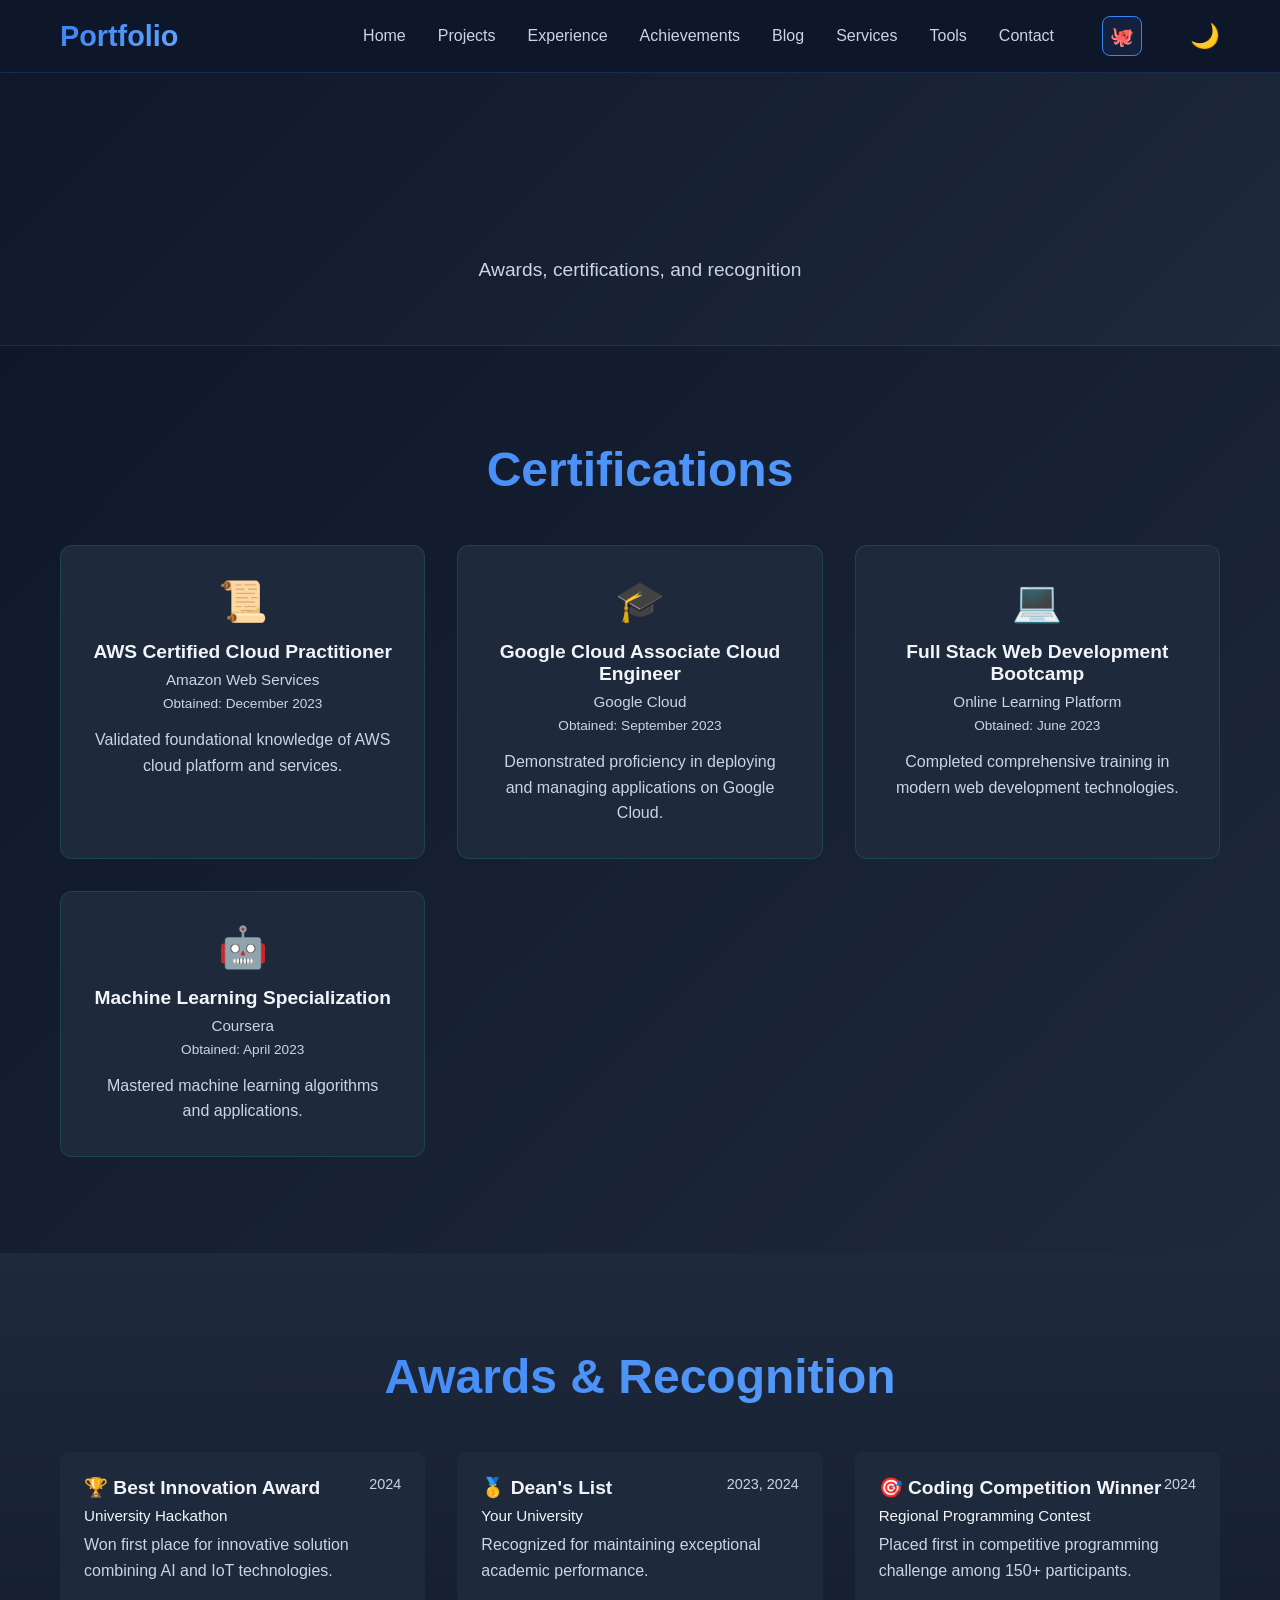
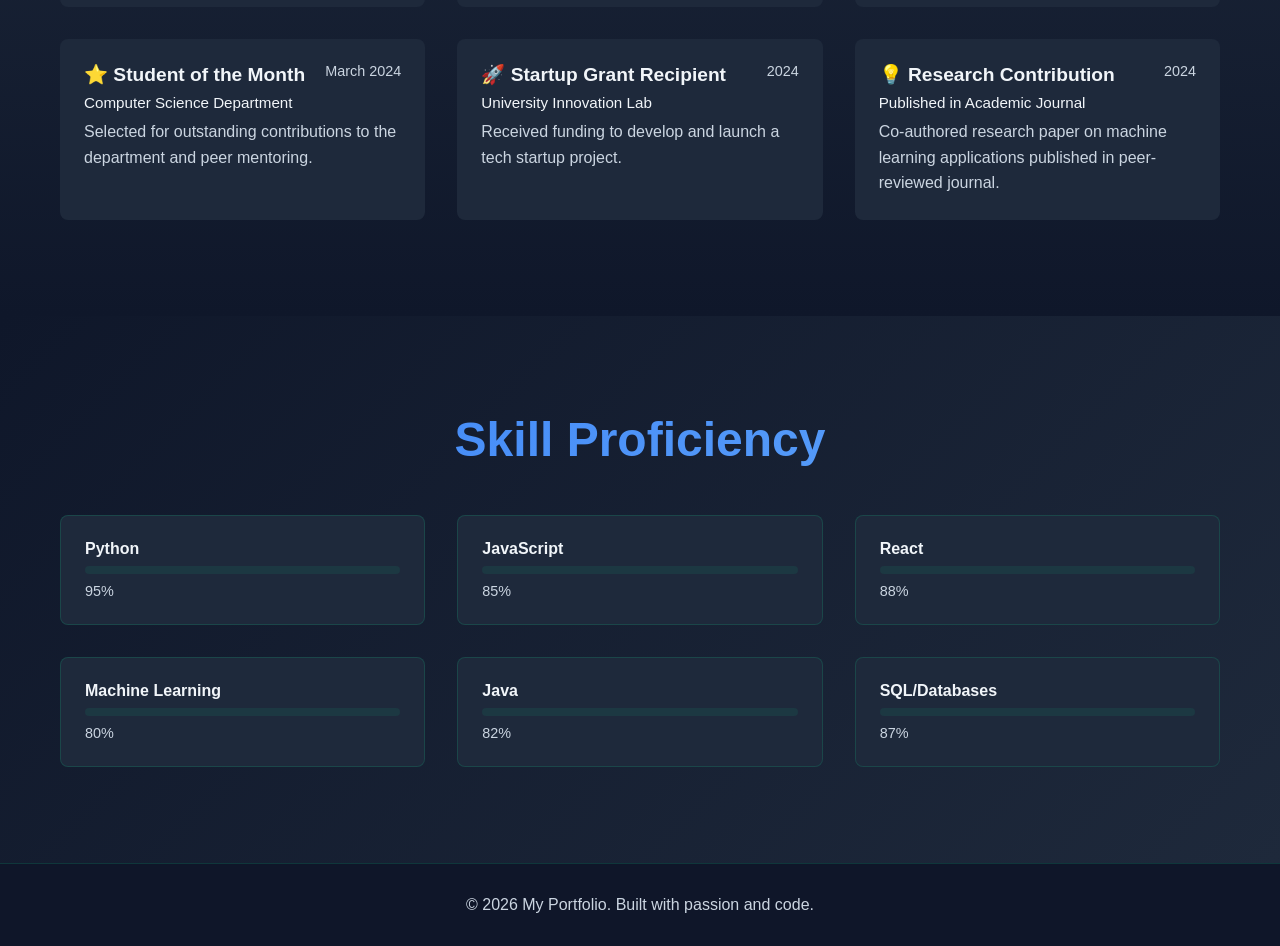
==== achievements.html @ fc65f267 "Uploaded portfolio chatbot website" ====
<!DOCTYPE html>
<html lang="en">
<head>
    <meta charset="UTF-8">
    <meta name="viewport" content="width=device-width, initial-scale=1.0">
    <title>Achievements - My Portfolio</title>
    <link rel="stylesheet" href="styles.css">
</head>
<body>
    <!-- Navigation -->
    <nav class="navbar">
        <div class="nav-container">
            <a href="index.html" class="logo">Portfolio</a>
            <ul class="nav-menu">
                <li><a href="index.html" class="nav-link">Home</a></li>
                <li><a href="projects.html" class="nav-link">Projects</a></li>
                <li><a href="experience.html" class="nav-link">Experience</a></li>
                <li><a href="achievements.html" class="nav-link">Achievements</a></li>
                <li><a href="blog.html" class="nav-link">Blog</a></li>
                <li><a href="services.html" class="nav-link">Services</a></li>
                <li><a href="tools.html" class="nav-link">Tools</a></li>
                <li><a href="contact.html" class="nav-link">Contact</a></li>
                <li><a href="https://github.com" target="_blank" class="github-link-nav" title="GitHub">🐙</a></li>
                <li><button class="theme-toggle" id="theme-toggle" title="Toggle Dark/Light Mode">🌙</button></li>
            </ul>
        </div>
    </nav>

    <!-- Page Header -->
    <section class="page-header">
        <div class="container">
            <h1 class="fade-in">My Achievements</h1>
            <p class="fade-in-delay">Awards, certifications, and recognition</p>
        </div>
    </section>

    <!-- Certifications Section -->
    <section class="certifications-section">
        <div class="container">
            <h2 class="section-title">Certifications</h2>
            <div class="certifications-grid">
                <div class="cert-card fade-up">
                    <div class="cert-icon">📜</div>
                    <h3>AWS Certified Cloud Practitioner</h3>
                    <p class="cert-issuer">Amazon Web Services</p>
                    <p class="cert-date">Obtained: December 2023</p>
                    <p class="cert-description">Validated foundational knowledge of AWS cloud platform and services.</p>
                </div>

                <div class="cert-card fade-up">
                    <div class="cert-icon">🎓</div>
                    <h3>Google Cloud Associate Cloud Engineer</h3>
                    <p class="cert-issuer">Google Cloud</p>
                    <p class="cert-date">Obtained: September 2023</p>
                    <p class="cert-description">Demonstrated proficiency in deploying and managing applications on Google Cloud.</p>
                </div>

                <div class="cert-card fade-up">
                    <div class="cert-icon">💻</div>
                    <h3>Full Stack Web Development Bootcamp</h3>
                    <p class="cert-issuer">Online Learning Platform</p>
                    <p class="cert-date">Obtained: June 2023</p>
                    <p class="cert-description">Completed comprehensive training in modern web development technologies.</p>
                </div>

                <div class="cert-card fade-up">
                    <div class="cert-icon">🤖</div>
                    <h3>Machine Learning Specialization</h3>
                    <p class="cert-issuer">Coursera</p>
                    <p class="cert-date">Obtained: April 2023</p>
                    <p class="cert-description">Mastered machine learning algorithms and applications.</p>
                </div>
            </div>
        </div>
    </section>

    <!-- Awards & Recognition -->
    <section class="awards-section">
        <div class="container">
            <h2 class="section-title">Awards & Recognition</h2>
            <div class="awards-list">
                <div class="award-item fade-up">
                    <div class="award-header">
                        <h3>🏆 Best Innovation Award</h3>
                        <span class="award-date">2024</span>
                    </div>
                    <p class="award-source">University Hackathon</p>
                    <p class="award-description">Won first place for innovative solution combining AI and IoT technologies.</p>
                </div>

                <div class="award-item fade-up">
                    <div class="award-header">
                        <h3>🥇 Dean's List</h3>
                        <span class="award-date">2023, 2024</span>
                    </div>
                    <p class="award-source">Your University</p>
                    <p class="award-description">Recognized for maintaining exceptional academic performance.</p>
                </div>

                <div class="award-item fade-up">
                    <div class="award-header">
                        <h3>🎯 Coding Competition Winner</h3>
                        <span class="award-date">2024</span>
                    </div>
                    <p class="award-source">Regional Programming Contest</p>
                    <p class="award-description">Placed first in competitive programming challenge among 150+ participants.</p>
                </div>

                <div class="award-item fade-up">
                    <div class="award-header">
                        <h3>⭐ Student of the Month</h3>
                        <span class="award-date">March 2024</span>
                    </div>
                    <p class="award-source">Computer Science Department</p>
                    <p class="award-description">Selected for outstanding contributions to the department and peer mentoring.</p>
                </div>

                <div class="award-item fade-up">
                    <div class="award-header">
                        <h3>🚀 Startup Grant Recipient</h3>
                        <span class="award-date">2024</span>
                    </div>
                    <p class="award-source">University Innovation Lab</p>
                    <p class="award-description">Received funding to develop and launch a tech startup project.</p>
                </div>

                <div class="award-item fade-up">
                    <div class="award-header">
                        <h3>💡 Research Contribution</h3>
                        <span class="award-date">2024</span>
                    </div>
                    <p class="award-source">Published in Academic Journal</p>
                    <p class="award-description">Co-authored research paper on machine learning applications published in peer-reviewed journal.</p>
                </div>
            </div>
        </div>
    </section>

    <!-- Skills Proficiency -->
    <section class="skills-proficiency-section">
        <div class="container">
            <h2 class="section-title">Skill Proficiency</h2>
            <div class="skills-proficiency-grid">
                <div class="skill-bar fade-up">
                    <div class="skill-name">Python</div>
                    <div class="skill-level-bar">
                        <div class="skill-level" style="width: 95%;"></div>
                    </div>
                    <span class="skill-percentage">95%</span>
                </div>

                <div class="skill-bar fade-up">
                    <div class="skill-name">JavaScript</div>
                    <div class="skill-level-bar">
                        <div class="skill-level" style="width: 85%;"></div>
                    </div>
                    <span class="skill-percentage">85%</span>
                </div>

                <div class="skill-bar fade-up">
                    <div class="skill-name">React</div>
                    <div class="skill-level-bar">
                        <div class="skill-level" style="width: 88%;"></div>
                    </div>
                    <span class="skill-percentage">88%</span>
                </div>

                <div class="skill-bar fade-up">
                    <div class="skill-name">Machine Learning</div>
                    <div class="skill-level-bar">
                        <div class="skill-level" style="width: 80%;"></div>
                    </div>
                    <span class="skill-percentage">80%</span>
                </div>

                <div class="skill-bar fade-up">
                    <div class="skill-name">Java</div>
                    <div class="skill-level-bar">
                        <div class="skill-level" style="width: 82%;"></div>
                    </div>
                    <span class="skill-percentage">82%</span>
                </div>

                <div class="skill-bar fade-up">
                    <div class="skill-name">SQL/Databases</div>
                    <div class="skill-level-bar">
                        <div class="skill-level" style="width: 87%;"></div>
                    </div>
                    <span class="skill-percentage">87%</span>
                </div>
            </div>
        </div>
    </section>

    <!-- Footer -->
    <footer class="footer">
        <p>&copy; 2026 My Portfolio. Built with passion and code.</p>
    </footer>

    <script src="script.js"></script>
</body>
</html>
---- styles.css ----
/* ============================================
   GLOBAL STYLES & VARIABLES
   ============================================ */

:root {
    --primary-blue: #3B82F6;
    --primary-blue-dark: #1E40AF;
    --primary-blue-light: #60A5FA;
    --primary-blue-lighter: #93C5FD;
    --dark-bg: #0f172a;
    --card-bg: #1e293b;
    --text-primary: #f1f5f9;
    --text-secondary: #cbd5e1;
    --accent-glow: rgba(59, 130, 246, 0.3);
    --transition: all 0.3s cubic-bezier(0.25, 0.46, 0.45, 0.94);
}

/* Light Mode Variables */
body.light-mode {
    --dark-bg: #f8fafc;
    --card-bg: #ffffff;
    --text-primary: #0f172a;
    --text-secondary: #475569;
    --accent-glow: rgba(59, 130, 246, 0.2);
}

* {
    margin: 0;
    padding: 0;
    box-sizing: border-box;
}

html {
    scroll-behavior: smooth;
}

body {
    font-family: 'Segoe UI', Tahoma, Geneva, Verdana, sans-serif;
    background-color: var(--dark-bg);
    color: var(--text-primary);
    overflow-x: hidden;
}

/* ============================================
   UTILITIES
   ============================================ */

.container {
    max-width: 1200px;
    margin: 0 auto;
    padding: 0 20px;
}

.section-title {
    font-size: 3rem;
    font-weight: 700;
    text-align: center;
    margin-bottom: 3rem;
    background: linear-gradient(135deg, var(--primary-blue) 0%, var(--primary-blue-light) 100%);
    -webkit-background-clip: text;
    -webkit-text-fill-color: transparent;
    background-clip: text;
}

.btn {
    display: inline-block;
    padding: 12px 32px;
    border-radius: 8px;
    text-decoration: none;
    font-weight: 600;
    transition: var(--transition);
    cursor: pointer;
    border: 2px solid transparent;
}

.btn-primary {
    background: linear-gradient(135deg, var(--primary-blue) 0%, var(--primary-blue-dark) 100%);
    color: white;
    box-shadow: 0 10px 25px rgba(59, 130, 246, 0.3);
}

.btn-primary:hover {
    transform: translateY(-3px);
    box-shadow: 0 15px 35px rgba(59, 130, 246, 0.5);
}

.btn-secondary {
    border: 2px solid var(--primary-blue);
    color: var(--primary-blue);
    background: transparent;
}

.btn-secondary:hover {
    background: var(--primary-blue);
    color: white;
    transform: translateY(-3px);
}

/* ============================================
   ANIMATIONS
   ============================================ */

@keyframes fadeIn {
    from {
        opacity: 0;
        transform: translateY(20px);
    }
    to {
        opacity: 1;
        transform: translateY(0);
    }
}

@keyframes fadeUp {
    from {
        opacity: 0;
        transform: translateY(40px);
    }
    to {
        opacity: 1;
        transform: translateY(0);
    }
}

@keyframes slideInRight {
    from {
        opacity: 0;
        transform: translateX(-40px);
    }
    to {
        opacity: 1;
        transform: translateX(0);
    }
}

@keyframes glowPulse {
    0%, 100% {
        box-shadow: 0 0 20px rgba(16, 185, 129, 0.3);
    }
    50% {
        box-shadow: 0 0 40px rgba(16, 185, 129, 0.6);
    }
}

@keyframes cardHover {
    from {
        transform: translateY(0);
    }
    to {
        transform: translateY(-10px);
    }
}

.fade-in {
    animation: fadeIn 1s ease-out forwards;
}

.fade-in-delay {
    animation: fadeIn 1s ease-out 0.3s forwards;
    opacity: 0;
}

.fade-in-delay-2 {
    animation: fadeIn 1s ease-out 0.6s forwards;
    opacity: 0;
}

.fade-up {
    animation: fadeUp 1s ease-out forwards;
}

/* ============================================
   NAVIGATION
   ============================================ */

.navbar {
    position: fixed;
    top: 0;
    width: 100%;
    z-index: 1000;
    background: rgba(15, 23, 42, 0.95);
    backdrop-filter: blur(10px);
    border-bottom: 1px solid rgba(59, 130, 246, 0.2);
    padding: 1rem 0;
}

body.light-mode .navbar {
    background: rgba(248, 250, 252, 0.95);
    border-bottom: 1px solid rgba(59, 130, 246, 0.1);
}

.nav-container {
    max-width: 1200px;
    margin: 0 auto;
    padding: 0 20px;
    display: flex;
    justify-content: space-between;
    align-items: center;
}

.logo {
    font-size: 1.8rem;
    font-weight: 700;
    background: linear-gradient(135deg, var(--primary-blue) 0%, var(--primary-blue-light) 100%);
    -webkit-background-clip: text;
    -webkit-text-fill-color: transparent;
    background-clip: text;
}

.nav-menu {
    display: flex;
    list-style: none;
    gap: 2rem;
    align-items: center;
}

.nav-link {
    color: var(--text-secondary);
    text-decoration: none;
    transition: var(--transition);
    font-weight: 500;
    position: relative;
}

.nav-link::after {
    content: '';
    position: absolute;
    bottom: -5px;
    left: 0;
    width: 0;
    height: 2px;
    background: var(--primary-blue);
    transition: var(--transition);
}

.nav-link:hover {
    color: var(--primary-blue);
}

.nav-link:hover::after {
    width: 100%;
}

/* Theme Toggle */
.theme-toggle {
    background: none;
    border: none;
    font-size: 1.5rem;
    cursor: pointer;
    transition: var(--transition);
    margin-left: 1rem;
}

.theme-toggle:hover {
    transform: rotate(20deg);
}

/* GitHub Link */
.github-link-nav {
    display: flex;
    align-items: center;
    justify-content: center;
    width: 40px;
    height: 40px;
    background: rgba(59, 130, 246, 0.1);
    border: 1px solid var(--primary-blue);
    border-radius: 8px;
    color: var(--primary-blue);
    text-decoration: none;
    transition: var(--transition);
    font-size: 1.2rem;
    margin-left: 1rem;
}

.github-link-nav:hover {
    background: var(--primary-blue);
    color: white;
    transform: translateY(-2px);
}

/* ============================================
   HERO SECTION
   ============================================ */

.hero {
    min-height: 100vh;
    display: flex;
    align-items: center;
    justify-content: center;
    position: relative;
    overflow: hidden;
    margin-top: 60px;
    background: linear-gradient(135deg, #0f172a 0%, #1e293b 100%);
}

.hero-background {
    position: absolute;
    width: 400px;
    height: 400px;
    background: radial-gradient(circle, var(--accent-glow) 0%, transparent 70%);
    top: 50%;
    right: 10%;
    transform: translate(0, -50%);
    animation: glowPulse 4s ease-in-out infinite;
}

.hero-content {
    position: relative;
    z-index: 10;
    text-align: center;
    max-width: 800px;
}

.hero h1 {
    font-size: 4rem;
    margin-bottom: 1rem;
    font-weight: 800;
}

.hero p {
    font-size: 1.5rem;
    color: var(--text-secondary);
    margin-bottom: 2rem;
}

.hero-buttons {
    display: flex;
    gap: 1.5rem;
    justify-content: center;
    flex-wrap: wrap;
}

/* ============================================
   ABOUT SECTION
   ============================================ */

.about {
    padding: 6rem 0;
    background: linear-gradient(180deg, #1e293b 0%, #0f172a 100%);
}

.about-content {
    display: grid;
    grid-template-columns: 1fr;
    gap: 3rem;
    align-items: center;
}

.about-text {
    font-size: 1.1rem;
    line-height: 1.8;
    color: var(--text-secondary);
}

.about-text p {
    margin-bottom: 2rem;
}

.skills {
    margin-top: 2rem;
}

.skills h3 {
    font-size: 1.3rem;
    margin-bottom: 1rem;
    color: var(--primary-green);
}

.skill-tags {
    display: flex;
    flex-wrap: wrap;
    gap: 1rem;
}

.skill-tag {
    display: inline-block;
    padding: 0.7rem 1.3rem;
    background: rgba(16, 185, 129, 0.1);
    border: 1px solid var(--primary-green);
    border-radius: 50px;
    color: var(--primary-green);
    font-weight: 600;
    transition: var(--transition);
}

.skill-tag:hover {
    background: var(--primary-green);
    color: white;
    transform: translateY(-3px);
}

/* ============================================
   PROJECTS SECTION
   ============================================ */

.projects {
    padding: 6rem 0;
    background: linear-gradient(135deg, #0f172a 0%, #1e293b 100%);
}

.projects-grid {
    display: grid;
    grid-template-columns: repeat(auto-fit, minmax(320px, 1fr));
    gap: 2rem;
}

.project-card {
    background: var(--card-bg);
    border-radius: 12px;
    overflow: hidden;
    border: 1px solid rgba(16, 185, 129, 0.2);
    transition: var(--transition);
    display: flex;
    flex-direction: column;
    animation: fadeUp 0.6s ease-out forwards;
    opacity: 0;
}

.project-card:nth-child(1) {
    animation-delay: 0.1s;
}

.project-card:nth-child(2) {
    animation-delay: 0.2s;
}

.project-card:nth-child(3) {
    animation-delay: 0.3s;
}

.project-card:hover {
    transform: translateY(-15px);
    border-color: var(--primary-green);
    box-shadow: 0 20px 40px rgba(16, 185, 129, 0.2);
}

.project-image {
    width: 100%;
    height: 200px;
    background-size: cover;
    background-position: center;
    transition: var(--transition);
}

.project-card:hover .project-image {
    transform: scale(1.05);
}

.project-content {
    padding: 1.5rem;
    flex-grow: 1;
    display: flex;
    flex-direction: column;
}

.project-content h3 {
    font-size: 1.5rem;
    margin-bottom: 0.5rem;
    color: var(--text-primary);
}

.project-content p {
    color: var(--text-secondary);
    margin-bottom: 1rem;
    flex-grow: 1;
}

.project-tags {
    display: flex;
    gap: 0.5rem;
    margin-bottom: 1.5rem;
    flex-wrap: wrap;
}

.tag {
    display: inline-block;
    padding: 0.4rem 0.8rem;
    background: rgba(16, 185, 129, 0.15);
    border-radius: 4px;
    font-size: 0.85rem;
    color: var(--primary-green-light);
    font-weight: 600;
}

.project-links {
    display: flex;
    gap: 1rem;
    margin-top: auto;
}

.project-link {
    flex: 1;
    padding: 0.75rem 1rem;
    text-align: center;
    border-radius: 6px;
    text-decoration: none;
    font-weight: 600;
    transition: var(--transition);
    border: 1px solid var(--primary-green);
    color: var(--primary-green);
}

.project-link:hover {
    background: var(--primary-green);
    color: white;
}

.project-link.github-link {
    border-color: var(--primary-green-light);
    color: var(--primary-green-light);
}

.project-link.github-link:hover {
    background: var(--primary-green-light);
    color: var(--dark-bg);
}

/* ============================================
   RESUME SECTION
   ============================================ */

.resume {
    padding: 6rem 0;
    background: linear-gradient(180deg, #1e293b 0%, #0f172a 100%);
}

.resume-container {
    max-width: 600px;
    margin: 0 auto;
}

.resume-placeholder {
    background: linear-gradient(135deg, rgba(16, 185, 129, 0.1) 0%, rgba(52, 211, 153, 0.05) 100%);
    border: 2px dashed var(--primary-green);
    border-radius: 12px;
    padding: 3rem;
    text-align: center;
    transition: var(--transition);
}

.resume-placeholder:hover {
    border-color: var(--primary-green-light);
    background: linear-gradient(135deg, rgba(16, 185, 129, 0.15) 0%, rgba(52, 211, 153, 0.1) 100%);
}

.resume-icon {
    font-size: 3rem;
    margin-bottom: 1rem;
}

.resume-placeholder h3 {
    font-size: 1.5rem;
    margin-bottom: 0.5rem;
    color: var(--primary-green);
}

.resume-placeholder p {
    color: var(--text-secondary);
    margin-bottom: 1.5rem;
}

.resume-upload {
    display: inline-block;
    cursor: pointer;
}

.resume-preview {
    margin-top: 2rem;
}

.resume-preview iframe {
    width: 100%;
    height: 600px;
    border-radius: 8px;
    border: 1px solid rgba(16, 185, 129, 0.2);
}

/* ============================================
   CONTACT SECTION
   ============================================ */

.contact {
    padding: 6rem 0;
    background: linear-gradient(135deg, #0f172a 0%, #1e293b 100%);
}

.contact-content {
    max-width: 1000px;
    margin: 0 auto;
}

.contact-links {
    display: grid;
    grid-template-columns: repeat(auto-fit, minmax(250px, 1fr));
    gap: 2rem;
}

.contact-card {
    background: var(--card-bg);
    border: 1px solid rgba(16, 185, 129, 0.2);
    border-radius: 12px;
    padding: 2rem;
    text-align: center;
    text-decoration: none;
    color: inherit;
    transition: var(--transition);
    display: flex;
    flex-direction: column;
    align-items: center;
}

.contact-card:hover {
    border-color: var(--primary-green);
    transform: translateY(-10px);
    box-shadow: 0 15px 35px rgba(16, 185, 129, 0.2);
}

.contact-icon {
    font-size: 2.5rem;
    margin-bottom: 1rem;
}

.contact-card h3 {
    font-size: 1.3rem;
    margin-bottom: 0.5rem;
    color: var(--primary-green);
}

.contact-card p {
    color: var(--text-secondary);
}

/* ============================================
   FOOTER
   ============================================ */

.footer {
    background: rgba(15, 23, 42, 0.95);
    border-top: 1px solid rgba(16, 185, 129, 0.2);
    padding: 2rem 0;
    text-align: center;
    color: var(--text-secondary);
}

/* ============================================
   RESPONSIVE DESIGN
   ============================================ */

@media (max-width: 768px) {
    .nav-menu {
        gap: 1rem;
        font-size: 0.9rem;
    }

    .hero h1 {
        font-size: 2.5rem;
    }

    .hero p {
        font-size: 1.2rem;
    }

    .section-title {
        font-size: 2rem;
    }

    .hero-buttons {
        flex-direction: column;
    }

    .btn {
        width: 100%;
    }

    .projects-grid {
        grid-template-columns: 1fr;
    }

    .contact-links {
        grid-template-columns: 1fr;
    }

    .skill-tags {
        justify-content: center;
    }
}

/* ============================================
   PAGE HEADER
   ============================================ */

.page-header {
    background: linear-gradient(135deg, #0f172a 0%, #1e293b 100%);
    padding: 8rem 0 4rem;
    text-align: center;
    border-bottom: 1px solid rgba(16, 185, 129, 0.2);
    margin-top: 60px;
}

.page-header h1 {
    font-size: 3rem;
    background: linear-gradient(135deg, var(--primary-green) 0%, var(--primary-green-light) 100%);
    -webkit-background-clip: text;
    -webkit-text-fill-color: transparent;
    background-clip: text;
    margin-bottom: 1rem;
}

.page-header p {
    font-size: 1.2rem;
    color: var(--text-secondary);
}

/* ============================================
   QUICK LINKS SECTION
   ============================================ */

.quick-links {
    padding: 6rem 0;
    background: linear-gradient(180deg, #0f172a 0%, #1e293b 100%);
}

.links-grid {
    display: grid;
    grid-template-columns: repeat(auto-fit, minmax(250px, 1fr));
    gap: 2rem;
}

.link-card {
    background: var(--card-bg);
    border: 1px solid rgba(16, 185, 129, 0.2);
    border-radius: 12px;
    padding: 2rem;
    text-align: center;
    text-decoration: none;
    color: inherit;
    transition: var(--transition);
    display: flex;
    flex-direction: column;
    align-items: center;
}

.link-card:hover {
    border-color: var(--primary-green);
    transform: translateY(-10px);
    box-shadow: 0 15px 35px rgba(16, 185, 129, 0.2);
}

.link-icon {
    font-size: 3rem;
    margin-bottom: 1rem;
}

.link-card h3 {
    font-size: 1.3rem;
    margin-bottom: 0.5rem;
    color: var(--primary-green);
}

.link-card p {
    color: var(--text-secondary);
}

/* ============================================
   PROJECTS DETAIL PAGE
   ============================================ */

.projects-detail {
    padding: 4rem 0;
    background: linear-gradient(135deg, #0f172a 0%, #1e293b 100%);
}

.project-details {
    display: flex;
    gap: 1rem;
    margin-bottom: 1rem;
    flex-wrap: wrap;
}

.detail-item {
    font-size: 0.9rem;
    color: var(--text-secondary);
}

/* ============================================
   EXPERIENCE TIMELINE
   ============================================ */

.experience-section {
    padding: 6rem 0;
    background: linear-gradient(135deg, #0f172a 0%, #1e293b 100%);
}

.timeline {
    position: relative;
    max-width: 800px;
    margin: 0 auto;
}

.timeline::before {
    content: '';
    position: absolute;
    left: 50%;
    transform: translateX(-50%);
    width: 2px;
    height: 100%;
    background: linear-gradient(to bottom, var(--primary-green), transparent);
}

.timeline-item {
    margin-bottom: 3rem;
    position: relative;
}

.timeline-marker {
    position: absolute;
    left: 50%;
    transform: translateX(-50%);
    width: 20px;
    height: 20px;
    background: var(--primary-green);
    border: 4px solid var(--dark-bg);
    border-radius: 50%;
    top: 0;
}

.timeline-content {
    background: var(--card-bg);
    padding: 2rem;
    border-radius: 8px;
    border: 1px solid rgba(16, 185, 129, 0.2);
    margin-left: 50%;
    padding-left: 3rem;
}

.timeline-content:nth-child(even) {
    margin-left: 0;
    margin-right: 50%;
    text-align: right;
    padding-left: 2rem;
    padding-right: 3rem;
}

.timeline-content h3 {
    font-size: 1.3rem;
    color: var(--primary-green);
    margin-bottom: 0.5rem;
}

.timeline-date {
    color: var(--text-secondary);
    font-size: 0.9rem;
    display: block;
    margin-bottom: 0.5rem;
}

.timeline-tags {
    display: flex;
    gap: 0.5rem;
    margin-top: 1rem;
    flex-wrap: wrap;
}

.timeline-content:nth-child(even) .timeline-tags {
    justify-content: flex-end;
}

/* ============================================
   EDUCATION SECTION
   ============================================ */

.education-section {
    padding: 4rem 0;
    background: linear-gradient(180deg, #1e293b 0%, #0f172a 100%);
}

.education-grid {
    display: grid;
    grid-template-columns: repeat(auto-fit, minmax(300px, 1fr));
    gap: 2rem;
}

.education-card {
    background: var(--card-bg);
    border: 1px solid rgba(16, 185, 129, 0.2);
    border-radius: 12px;
    padding: 2rem;
    transition: var(--transition);
}

.education-card:hover {
    border-color: var(--primary-green);
    box-shadow: 0 10px 30px rgba(16, 185, 129, 0.2);
}

.education-card h3 {
    font-size: 1.3rem;
    color: var(--primary-green);
    margin-bottom: 0.5rem;
}

.institution {
    color: var(--text-secondary);
    font-style: italic;
    margin-bottom: 0.5rem;
}

.details {
    color: var(--text-secondary);
    font-size: 0.95rem;
    margin: 0.5rem 0;
}

.description {
    color: var(--text-secondary);
    margin-top: 1rem;
    line-height: 1.6;
}

/* ============================================
   CERTIFICATIONS SECTION
   ============================================ */

.certifications-section {
    padding: 6rem 0;
    background: linear-gradient(135deg, #0f172a 0%, #1e293b 100%);
}

.certifications-grid {
    display: grid;
    grid-template-columns: repeat(auto-fit, minmax(280px, 1fr));
    gap: 2rem;
}

.cert-card {
    background: var(--card-bg);
    border: 1px solid rgba(16, 185, 129, 0.2);
    border-radius: 12px;
    padding: 2rem;
    text-align: center;
    transition: var(--transition);
}

.cert-card:hover {
    border-color: var(--primary-green);
    transform: translateY(-10px);
    box-shadow: 0 15px 35px rgba(16, 185, 129, 0.2);
}

.cert-icon {
    font-size: 2.5rem;
    margin-bottom: 1rem;
}

.cert-card h3 {
    font-size: 1.2rem;
    color: var(--primary-green);
    margin-bottom: 0.5rem;
}

.cert-issuer {
    color: var(--text-secondary);
    font-size: 0.95rem;
    margin-bottom: 0.5rem;
}

.cert-date {
    color: var(--text-secondary);
    font-size: 0.85rem;
    margin-bottom: 1rem;
    display: block;
}

.cert-description {
    color: var(--text-secondary);
    line-height: 1.6;
}

/* ============================================
   AWARDS SECTION
   ============================================ */

.awards-section {
    padding: 6rem 0;
    background: linear-gradient(180deg, #1e293b 0%, #0f172a 100%);
}

.awards-list {
    display: grid;
    grid-template-columns: repeat(auto-fit, minmax(300px, 1fr));
    gap: 2rem;
}

.award-item {
    background: var(--card-bg);
    border-left: 4px solid var(--primary-green);
    border-radius: 8px;
    padding: 1.5rem;
    transition: var(--transition);
}

.award-item:hover {
    border-left-color: var(--primary-green-light);
    box-shadow: 0 10px 30px rgba(16, 185, 129, 0.2);
}

.award-header {
    display: flex;
    justify-content: space-between;
    align-items: start;
    margin-bottom: 0.5rem;
}

.award-header h3 {
    font-size: 1.2rem;
    color: var(--primary-green);
}

.award-date {
    color: var(--text-secondary);
    font-size: 0.9rem;
    white-space: nowrap;
}

.award-source {
    color: var(--primary-green-light);
    font-size: 0.95rem;
    margin-bottom: 0.5rem;
}

.award-description {
    color: var(--text-secondary);
    line-height: 1.6;
}

/* ============================================
   SKILL PROFICIENCY SECTION
   ============================================ */

.skills-proficiency-section {
    padding: 6rem 0;
    background: linear-gradient(135deg, #0f172a 0%, #1e293b 100%);
}

.skills-proficiency-grid {
    display: grid;
    grid-template-columns: repeat(auto-fit, minmax(300px, 1fr));
    gap: 2rem;
}

.skill-bar {
    background: var(--card-bg);
    padding: 1.5rem;
    border-radius: 8px;
    border: 1px solid rgba(16, 185, 129, 0.2);
}

.skill-name {
    font-weight: 600;
    color: var(--primary-green);
    margin-bottom: 0.5rem;
}

.skill-level-bar {
    width: 100%;
    height: 8px;
    background: rgba(16, 185, 129, 0.1);
    border-radius: 4px;
    overflow: hidden;
    margin-bottom: 0.5rem;
}

.skill-level {
    height: 100%;
    background: linear-gradient(90deg, var(--primary-green) 0%, var(--primary-green-light) 100%);
    border-radius: 4px;
}

.skill-percentage {
    font-size: 0.9rem;
    color: var(--text-secondary);
}

/* ============================================
   BLOG SECTION
   ============================================ */

.blog-section {
    padding: 6rem 0;
    background: linear-gradient(135deg, #0f172a 0%, #1e293b 100%);
}

.blog-grid {
    display: grid;
    grid-template-columns: repeat(auto-fit, minmax(320px, 1fr));
    gap: 2rem;
}

.blog-post {
    background: var(--card-bg);
    border-radius: 12px;
    overflow: hidden;
    border: 1px solid rgba(16, 185, 129, 0.2);
    transition: var(--transition);
    display: flex;
    flex-direction: column;
}

.blog-post:hover {
    transform: translateY(-10px);
    border-color: var(--primary-green);
    box-shadow: 0 15px 35px rgba(16, 185, 129, 0.2);
}

.blog-header {
    width: 100%;
    height: 150px;
    background-size: cover;
    background-position: center;
}

.blog-content {
    padding: 1.5rem;
    flex-grow: 1;
    display: flex;
    flex-direction: column;
}

.blog-content h3 {
    font-size: 1.3rem;
    color: var(--text-primary);
    margin-bottom: 0.5rem;
}

.blog-meta {
    display: flex;
    gap: 1rem;
    font-size: 0.85rem;
    color: var(--text-secondary);
    margin-bottom: 1rem;
}

.blog-date,
.blog-author {
    display: block;
}

.blog-content p {
    color: var(--text-secondary);
    margin-bottom: 1rem;
    flex-grow: 1;
}

.blog-tags {
    display: flex;
    gap: 0.5rem;
    margin-bottom: 1rem;
    flex-wrap: wrap;
}

.read-more {
    color: var(--primary-green);
    text-decoration: none;
    font-weight: 600;
    transition: var(--transition);
    display: inline-block;
}

.read-more:hover {
    color: var(--primary-green-light);
}

/* ============================================
   SERVICES SECTION
   ============================================ */

.services-section {
    padding: 6rem 0;
    background: linear-gradient(135deg, #0f172a 0%, #1e293b 100%);
}

.services-grid {
    display: grid;
    grid-template-columns: repeat(auto-fit, minmax(320px, 1fr));
    gap: 2rem;
}

.service-card {
    background: var(--card-bg);
    border: 1px solid rgba(16, 185, 129, 0.2);
    border-radius: 12px;
    padding: 2rem;
    text-align: center;
    transition: var(--transition);
    display: flex;
    flex-direction: column;
}

.service-card:hover {
    border-color: var(--primary-green);
    transform: translateY(-10px);
    box-shadow: 0 20px 40px rgba(16, 185, 129, 0.2);
}

.service-icon {
    font-size: 3rem;
    margin-bottom: 1rem;
}

.service-card h3 {
    font-size: 1.3rem;
    color: var(--primary-green);
    margin-bottom: 0.5rem;
}

.service-card p {
    color: var(--text-secondary);
    margin-bottom: 1.5rem;
}

.service-features {
    list-style: none;
    text-align: left;
    margin-bottom: 1.5rem;
    flex-grow: 1;
}

.service-features li {
    color: var(--text-secondary);
    margin-bottom: 0.5rem;
    padding-left: 1.5rem;
    position: relative;
}

.service-features li::before {
    content: '';
    position: absolute;
    left: 0;
    top: 0.3rem;
}

.service-price {
    display: inline-block;
    background: rgba(16, 185, 129, 0.1);
    color: var(--primary-green);
    padding: 0.5rem 1rem;
    border-radius: 4px;
    font-weight: 600;
    font-size: 0.95rem;
}

/* ============================================
   PROCESS SECTION
   ============================================ */

.process-section {
    padding: 6rem 0;
    background: linear-gradient(180deg, #1e293b 0%, #0f172a 100%);
}

.process-steps {
    display: grid;
    grid-template-columns: repeat(auto-fit, minmax(200px, 1fr));
    gap: 2rem;
    max-width: 1000px;
    margin: 0 auto;
}

.process-step {
    background: var(--card-bg);
    border: 1px solid rgba(16, 185, 129, 0.2);
    border-radius: 12px;
    padding: 2rem;
    text-align: center;
    transition: var(--transition);
    position: relative;
}

.process-step:hover {
    border-color: var(--primary-green);
    box-shadow: 0 10px 30px rgba(16, 185, 129, 0.2);
}

.step-number {
    display: inline-flex;
    align-items: center;
    justify-content: center;
    width: 50px;
    height: 50px;
    background: linear-gradient(135deg, var(--primary-green) 0%, var(--primary-green-dark) 100%);
    border-radius: 50%;
    font-size: 1.5rem;
    font-weight: 700;
    color: white;
    margin-bottom: 1rem;
}

.process-step h3 {
    font-size: 1.2rem;
    color: var(--primary-green);
    margin-bottom: 0.5rem;
}

.process-step p {
    color: var(--text-secondary);
}

/* ============================================
   CTA SECTION
   ============================================ */

.cta-section {
    padding: 4rem;
    background: linear-gradient(135deg, var(--primary-green) 0%, var(--primary-green-dark) 100%);
    text-align: center;
    border-radius: 12px;
    margin: 4rem 0;
}

.cta-section h2 {
    font-size: 2.5rem;
    color: white;
    margin-bottom: 1rem;
}

.cta-section p {
    font-size: 1.2rem;
    color: rgba(255, 255, 255, 0.9);
    margin-bottom: 2rem;
}

.cta-section .btn {
    background: white;
    color: var(--primary-green);
}

.cta-section .btn:hover {
    background: rgba(255, 255, 255, 0.9);
}

/* ============================================
   TOOLS SECTION
   ============================================ */

.tools-section {
    padding: 6rem 0;
    background: linear-gradient(135deg, #0f172a 0%, #1e293b 100%);
}

.tools-section:nth-child(even) {
    background: linear-gradient(135deg, #1e293b 0%, #0f172a 100%);
}

.tools-grid {
    display: grid;
    grid-template-columns: repeat(auto-fit, minmax(280px, 1fr));
    gap: 2rem;
}

.tool-card {
    background: var(--card-bg);
    border: 1px solid rgba(16, 185, 129, 0.2);
    border-radius: 12px;
    padding: 2rem;
    text-align: center;
    transition: var(--transition);
}

.tool-card:hover {
    border-color: var(--primary-green);
    transform: translateY(-10px);
    box-shadow: 0 15px 35px rgba(16, 185, 129, 0.2);
}

.tool-icon {
    font-size: 2.5rem;
    margin-bottom: 1rem;
}

.tool-card h3 {
    font-size: 1.2rem;
    color: var(--primary-green);
    margin-bottom: 0.5rem;
}

.tool-card p {
    color: var(--text-secondary);
    margin-bottom: 1rem;
}

.proficiency-badge {
    display: inline-block;
    background: rgba(16, 185, 129, 0.1);
    color: var(--primary-green);
    padding: 0.4rem 0.8rem;
    border-radius: 50px;
    font-size: 0.85rem;
    font-weight: 600;
}

/* ============================================
   CONTACT SECTION
   ============================================ */

.contact-section {
    padding: 6rem 0;
    background: linear-gradient(135deg, #0f172a 0%, #1e293b 100%);
}

.contact-wrapper {
    display: grid;
    grid-template-columns: 1fr 1fr;
    gap: 4rem;
    max-width: 1200px;
    margin: 0 auto;
}

.contact-form-wrapper h2,
.contact-info-wrapper h2 {
    font-size: 1.8rem;
    color: var(--primary-green);
    margin-bottom: 2rem;
}

.contact-form {
    display: flex;
    flex-direction: column;
    gap: 1.5rem;
}

.form-group {
    display: flex;
    flex-direction: column;
}

.form-group label {
    color: var(--text-primary);
    font-weight: 600;
    margin-bottom: 0.5rem;
}

.form-group input,
.form-group textarea,
.form-group select {
    padding: 0.75rem;
    border: 1px solid rgba(16, 185, 129, 0.3);
    border-radius: 6px;
    background: rgba(16, 185, 129, 0.05);
    color: var(--text-primary);
    font-family: inherit;
    transition: var(--transition);
}

.form-group input:focus,
.form-group textarea:focus,
.form-group select:focus {
    outline: none;
    border-color: var(--primary-green);
    background: rgba(16, 185, 129, 0.1);
}

.form-status {
    padding: 1rem;
    border-radius: 6px;
    text-align: center;
    display: none;
}

.form-status.success {
    background: rgba(16, 185, 129, 0.1);
    color: var(--primary-green);
    display: block;
}

.form-status.error {
    background: rgba(239, 68, 68, 0.1);
    color: #ef4444;
    display: block;
}

.contact-info-item {
    background: var(--card-bg);
    border: 1px solid rgba(16, 185, 129, 0.2);
    border-radius: 8px;
    padding: 1.5rem;
    margin-bottom: 1.5rem;
    display: flex;
    gap: 1rem;
    transition: var(--transition);
}

.contact-info-item:hover {
    border-color: var(--primary-green);
    box-shadow: 0 8px 20px rgba(16, 185, 129, 0.15);
}

.info-icon {
    font-size: 2rem;
}

.info-content h3 {
    color: var(--primary-green);
    margin-bottom: 0.5rem;
}

.info-content a,
.info-content p {
    color: var(--text-secondary);
    text-decoration: none;
}

.info-content a:hover {
    color: var(--primary-green);
}

.social-links {
    margin-top: 2rem;
}

.social-links h3 {
    color: var(--primary-green);
    margin-bottom: 1rem;
}

.social-icons {
    display: flex;
    gap: 1rem;
    flex-wrap: wrap;
}

.social-link {
    width: 50px;
    height: 50px;
    display: flex;
    align-items: center;
    justify-content: center;
    background: var(--card-bg);
    border: 1px solid rgba(16, 185, 129, 0.2);
    border-radius: 8px;
    font-size: 1.5rem;
    transition: var(--transition);
    text-decoration: none;
}

.social-link:hover {
    background: var(--primary-green);
    border-color: var(--primary-green);
    transform: translateY(-3px);
}

/* ============================================
   RESUME SECTION
   ============================================ */

.resume-section {
    padding: 6rem 0;
    background: linear-gradient(180deg, #1e293b 0%, #0f172a 100%);
}

.resume-container {
    max-width: 600px;
    margin: 0 auto;
}

.resume-placeholder {
    background: linear-gradient(135deg, rgba(16, 185, 129, 0.1) 0%, rgba(52, 211, 153, 0.05) 100%);
    border: 2px dashed var(--primary-green);
    border-radius: 12px;
    padding: 3rem;
    text-align: center;
    transition: var(--transition);
}

.resume-placeholder:hover {
    border-color: var(--primary-green-light);
    background: linear-gradient(135deg, rgba(16, 185, 129, 0.15) 0%, rgba(52, 211, 153, 0.1) 100%);
}

.resume-icon {
    font-size: 3rem;
    margin-bottom: 1rem;
}

.resume-placeholder h3 {
    font-size: 1.5rem;
    margin-bottom: 0.5rem;
    color: var(--primary-green);
}

.resume-placeholder p {
    color: var(--text-secondary);
    margin-bottom: 1.5rem;
}

.resume-preview {
    margin-top: 2rem;
}

.resume-preview iframe {
    width: 100%;
    height: 600px;
    border-radius: 8px;
    border: 1px solid rgba(16, 185, 129, 0.2);
}

/* ============================================
   FAQ SECTION
   ============================================ */

.faq-section {
    padding: 6rem 0;
    background: linear-gradient(135deg, #0f172a 0%, #1e293b 100%);
}

.faq-grid {
    display: grid;
    grid-template-columns: repeat(auto-fit, minmax(300px, 1fr));
    gap: 2rem;
}

.faq-item {
    background: var(--card-bg);
    border: 1px solid rgba(16, 185, 129, 0.2);
    border-radius: 8px;
    padding: 2rem;
    transition: var(--transition);
}

.faq-item:hover {
    border-color: var(--primary-green);
    box-shadow: 0 10px 30px rgba(16, 185, 129, 0.2);
}

.faq-item h3 {
    color: var(--primary-green);
    margin-bottom: 1rem;
}

.faq-item p {
    color: var(--text-secondary);
    line-height: 1.6;
}

/* ============================================
   TESTIMONIALS SECTION
   ============================================ */

.testimonials-section {
    padding: 6rem 0;
    background: linear-gradient(135deg, #0f172a 0%, #1e293b 100%);
}

.testimonials-grid {
    display: grid;
    grid-template-columns: repeat(auto-fit, minmax(320px, 1fr));
    gap: 2rem;
}

.testimonial-card {
    background: var(--card-bg);
    border: 1px solid rgba(16, 185, 129, 0.2);
    border-radius: 12px;
    padding: 2rem;
    transition: var(--transition);
}

.testimonial-card:hover {
    border-color: var(--primary-green);
    transform: translateY(-10px);
    box-shadow: 0 15px 35px rgba(16, 185, 129, 0.2);
}

.testimonial-header {
    display: flex;
    gap: 1rem;
    margin-bottom: 1.5rem;
}

.testimonial-avatar {
    font-size: 2.5rem;
    min-width: 60px;
}

.testimonial-info h3 {
    color: var(--primary-green);
    margin-bottom: 0.25rem;
}

.testimonial-position {
    color: var(--text-secondary);
    font-size: 0.9rem;
    margin-bottom: 0.5rem;
}

.testimonial-rating {
    font-size: 0.9rem;
}

.testimonial-text {
    color: var(--text-secondary);
    line-height: 1.6;
    font-style: italic;
}

/* ============================================
   STATS SECTION
   ============================================ */

.stats-section {
    padding: 6rem 0;
    background: linear-gradient(180deg, #1e293b 0%, #0f172a 100%);
}

.stats-grid {
    display: grid;
    grid-template-columns: repeat(auto-fit, minmax(200px, 1fr));
    gap: 2rem;
}

.stat-card {
    background: var(--card-bg);
    border: 1px solid rgba(16, 185, 129, 0.2);
    border-radius: 12px;
    padding: 2rem;
    text-align: center;
    transition: var(--transition);
}

.stat-card:hover {
    border-color: var(--primary-green);
    box-shadow: 0 10px 30px rgba(16, 185, 129, 0.2);
}

.stat-number {
    font-size: 2.5rem;
    font-weight: 700;
    background: linear-gradient(135deg, var(--primary-green) 0%, var(--primary-green-light) 100%);
    -webkit-background-clip: text;
    -webkit-text-fill-color: transparent;
    background-clip: text;
    margin-bottom: 0.5rem;
}

.stat-card p {
    color: var(--text-secondary);
    font-size: 1.1rem;
}

/* ============================================
   COLLABORATORS SECTION
   ============================================ */

.collaborators-section {
    padding: 6rem 0;
    background: linear-gradient(135deg, #0f172a 0%, #1e293b 100%);
}

.collaborators-grid {
    display: grid;
    grid-template-columns: repeat(auto-fit, minmax(300px, 1fr));
    gap: 2rem;
}

.collaborator-card {
    background: var(--card-bg);
    border: 1px solid rgba(16, 185, 129, 0.2);
    border-radius: 12px;
    padding: 2rem;
    text-align: center;
    transition: var(--transition);
    display: flex;
    flex-direction: column;
}

.collaborator-card:hover {
    border-color: var(--primary-green);
    transform: translateY(-10px);
    box-shadow: 0 15px 35px rgba(16, 185, 129, 0.2);
}

.collaborator-image {
    font-size: 3rem;
    margin-bottom: 1rem;
}

.collaborator-card h3 {
    color: var(--primary-green);
    font-size: 1.3rem;
    margin-bottom: 0.5rem;
}

.role {
    color: var(--primary-green-light);
    font-weight: 600;
    margin-bottom: 1rem;
}

.bio {
    color: var(--text-secondary);
    margin-bottom: 1.5rem;
    flex-grow: 1;
}

.collaboration-projects {
    background: rgba(16, 185, 129, 0.1);
    padding: 1rem;
    border-radius: 6px;
    color: var(--text-secondary);
    font-size: 0.95rem;
    margin-bottom: 1.5rem;
}

.collaborator-links {
    display: flex;
    gap: 1rem;
    justify-content: center;
}

.collab-link {
    flex: 1;
    padding: 0.75rem;
    border: 1px solid var(--primary-green);
    border-radius: 6px;
    color: var(--primary-green);
    text-decoration: none;
    transition: var(--transition);
    font-weight: 600;
}

.collab-link:hover {
    background: var(--primary-green);
    color: white;
}

/* ============================================
   GROUP PROJECTS SECTION
   ============================================ */

.group-projects-section {
    padding: 6rem 0;
    background: linear-gradient(180deg, #1e293b 0%, #0f172a 100%);
}

.group-projects-grid {
    display: grid;
    grid-template-columns: repeat(auto-fit, minmax(350px, 1fr));
    gap: 2rem;
}

.group-project-card {
    background: var(--card-bg);
    border: 1px solid rgba(16, 185, 129, 0.2);
    border-radius: 12px;
    padding: 2rem;
    transition: var(--transition);
}

.group-project-card:hover {
    border-color: var(--primary-green);
    box-shadow: 0 15px 35px rgba(16, 185, 129, 0.2);
}

.group-project-card h3 {
    color: var(--primary-green);
    font-size: 1.3rem;
    margin-bottom: 0.5rem;
}

.project-year {
    color: var(--text-secondary);
    font-size: 0.9rem;
    margin-bottom: 1rem;
}

.group-project-card p {
    color: var(--text-secondary);
    line-height: 1.6;
    margin-bottom: 1rem;
}

.team-members {
    background: rgba(16, 185, 129, 0.1);
    padding: 1rem;
    border-radius: 6px;
    color: var(--text-secondary);
    font-size: 0.95rem;
    margin-bottom: 1rem;
}

/* ============================================
   COLLABORATION BENEFITS
   ============================================ */

.collaboration-benefits {
    padding: 6rem 0;
    background: linear-gradient(135deg, #0f172a 0%, #1e293b 100%);
}

.benefits-grid {
    display: grid;
    grid-template-columns: repeat(auto-fit, minmax(250px, 1fr));
    gap: 2rem;
}

.benefit-card {
    background: var(--card-bg);
    border: 1px solid rgba(16, 185, 129, 0.2);
    border-radius: 12px;
    padding: 2rem;
    text-align: center;
    transition: var(--transition);
}

.benefit-card:hover {
    border-color: var(--primary-green);
    transform: translateY(-10px);
    box-shadow: 0 15px 35px rgba(16, 185, 129, 0.2);
}

.benefit-icon {
    font-size: 2.5rem;
    margin-bottom: 1rem;
}

.benefit-card h3 {
    color: var(--primary-green);
    margin-bottom: 0.5rem;
}

.benefit-card p {
    color: var(--text-secondary);
    line-height: 1.6;
}

@media (max-width: 768px) {
    .contact-wrapper {
        grid-template-columns: 1fr;
    }

    .timeline::before {
        left: 0;
    }

    .timeline-content {
        margin-left: 0;
        padding-left: 2rem;
    }

    .timeline-content:nth-child(even) {
        margin-left: 0;
        margin-right: 0;
        text-align: left;
    }

    .timeline-marker {
        left: -10px;
    }

    .page-header h1 {
        font-size: 2rem;
    }

    .nav-menu {
        flex-wrap: wrap;
        gap: 0.5rem;
    }
}

@media (max-width: 480px) {
    .nav-menu {
        flex-direction: column;
        gap: 0.5rem;
    }

    .hero {
        margin-top: 80px;
    }

    .hero h1 {
        font-size: 2rem;
    }

    .hero-background {
        width: 200px;
        height: 200px;
    }

    .page-header {
        padding: 4rem 0 2rem;
    }

    .page-header h1 {
        font-size: 1.5rem;
    }

    .process-steps {
        grid-template-columns: 1fr;
    }

    .faq-grid,
    .testimonials-grid,
    .collaborators-grid {
        grid-template-columns: 1fr;
    }
}
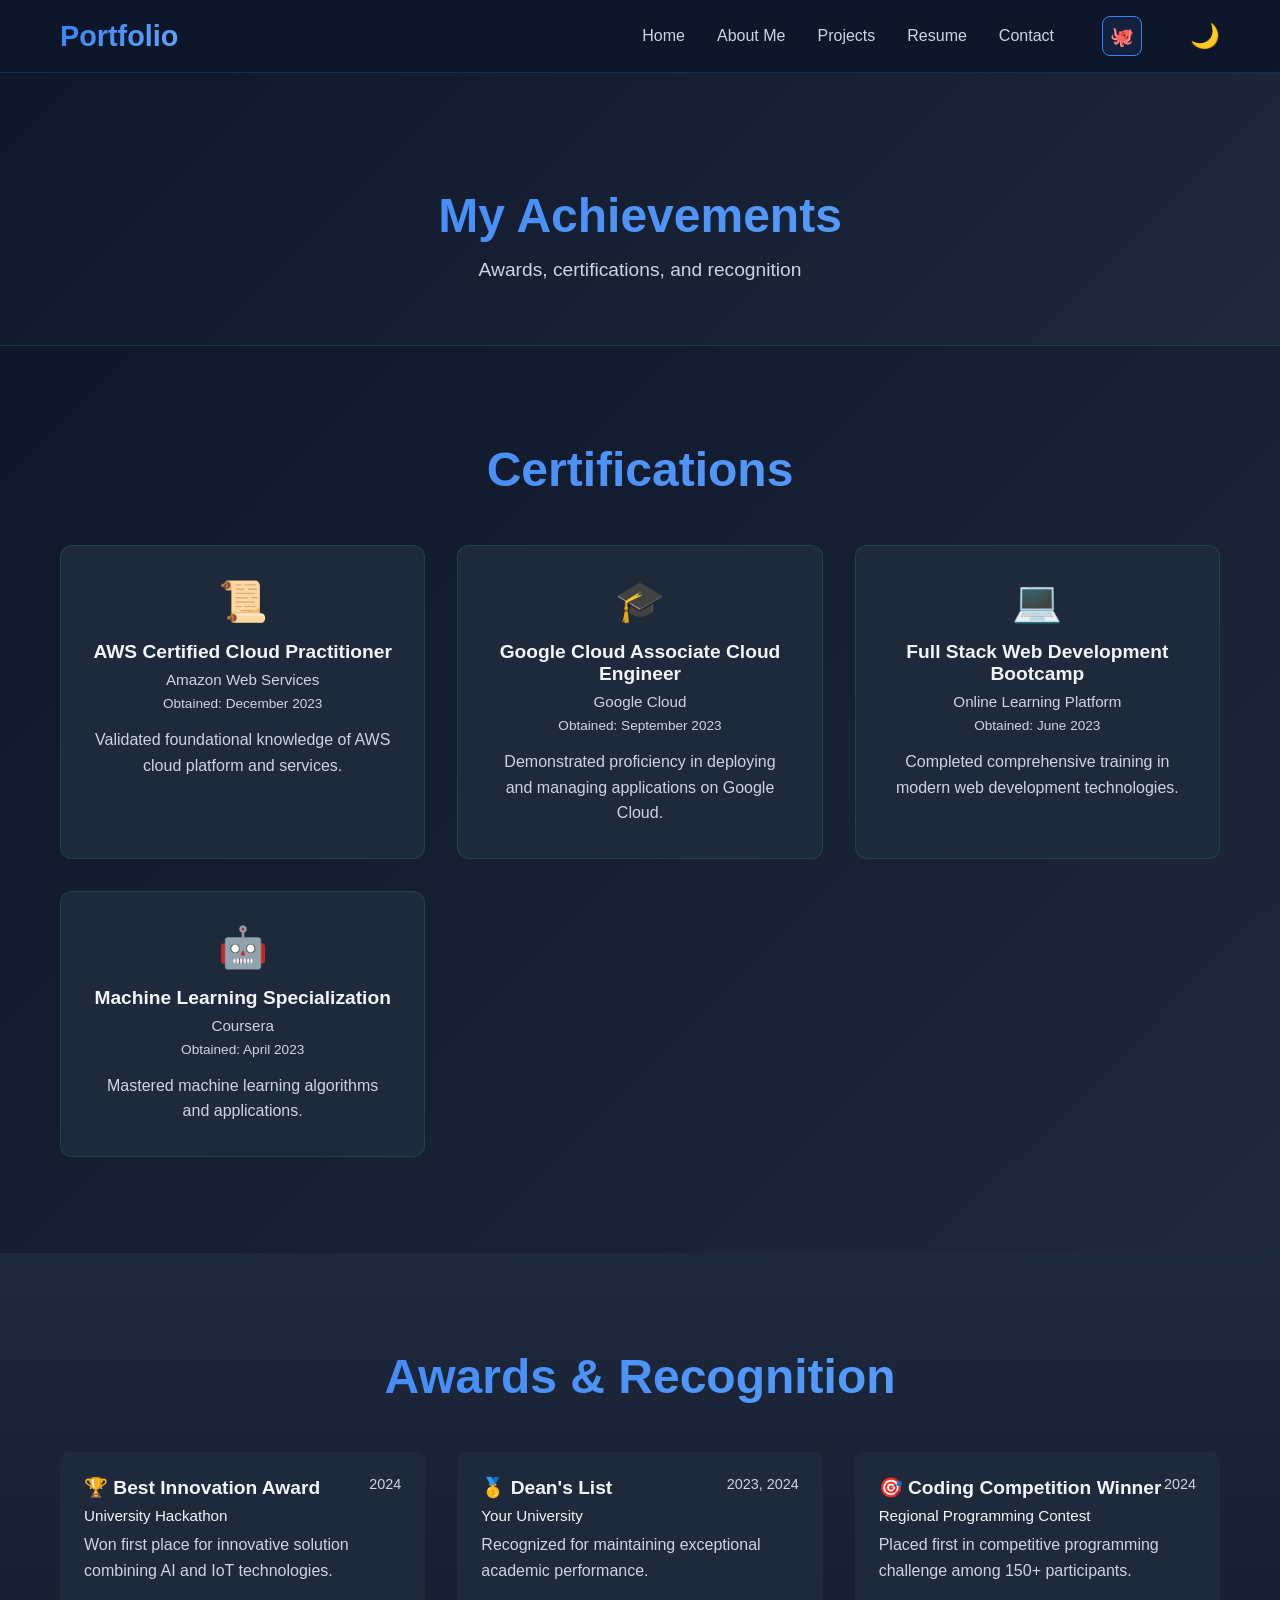
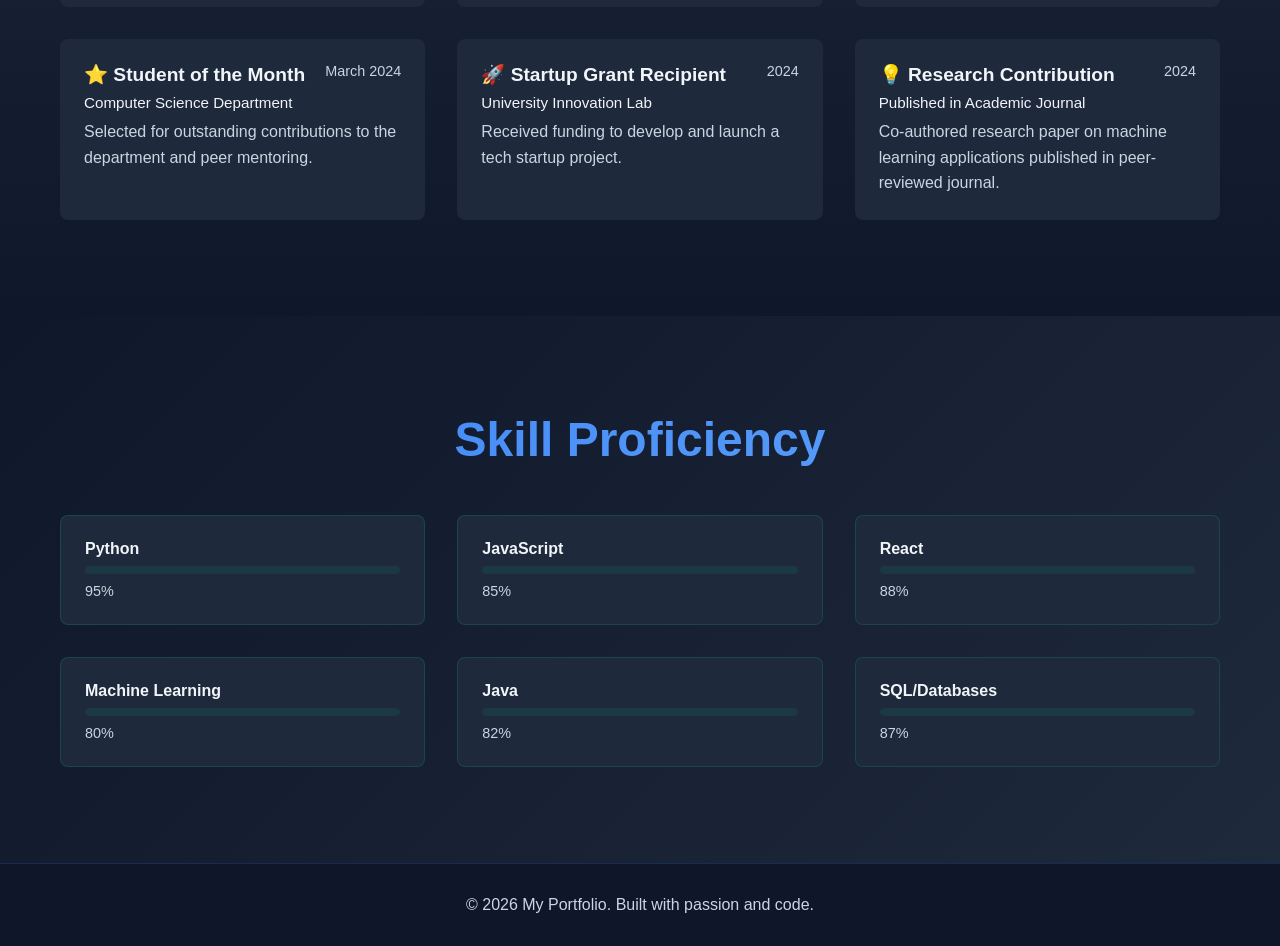
==== commit f06e8e01: "Updated portfolio website" ====
--- a/achievements.html
+++ b/achievements.html
@@ -13,14 +13,11 @@
             <a href="index.html" class="logo">Portfolio</a>
             <ul class="nav-menu">
                 <li><a href="index.html" class="nav-link">Home</a></li>
+                <li><a href="index.html#about" class="nav-link">About Me</a></li>
                 <li><a href="projects.html" class="nav-link">Projects</a></li>
-                <li><a href="experience.html" class="nav-link">Experience</a></li>
-                <li><a href="achievements.html" class="nav-link">Achievements</a></li>
-                <li><a href="blog.html" class="nav-link">Blog</a></li>
-                <li><a href="services.html" class="nav-link">Services</a></li>
-                <li><a href="tools.html" class="nav-link">Tools</a></li>
+                <li><a href="contact.html#resume" class="nav-link">Resume</a></li>
                 <li><a href="contact.html" class="nav-link">Contact</a></li>
-                <li><a href="https://github.com" target="_blank" class="github-link-nav" title="GitHub">🐙</a></li>
+                <li><a href="https://github.com/mhall78" target="_blank" class="github-link-nav" title="GitHub">🐙</a></li>
                 <li><button class="theme-toggle" id="theme-toggle" title="Toggle Dark/Light Mode">🌙</button></li>
             </ul>
         </div>
--- a/styles.css
+++ b/styles.css
@@ -12,6 +12,13 @@
     --text-primary: #f1f5f9;
     --text-secondary: #cbd5e1;
     --accent-glow: rgba(59, 130, 246, 0.3);
+    --hero-bg: linear-gradient(135deg, #0f172a 0%, #1e293b 100%);
+    --about-bg: linear-gradient(180deg, #1e293b 0%, #0f172a 100%);
+    --quick-links-bg: linear-gradient(180deg, #0f172a 0%, #1e293b 100%);
+    --card-border: rgba(59, 130, 246, 0.2);
+    --card-border-strong: rgba(59, 130, 246, 0.4);
+    --footer-bg: rgba(15, 23, 42, 0.95);
+    --footer-border: rgba(59, 130, 246, 0.2);
     --transition: all 0.3s cubic-bezier(0.25, 0.46, 0.45, 0.94);
 }
 
@@ -21,8 +28,16 @@
     --card-bg: #ffffff;
     --text-primary: #0f172a;
     --text-secondary: #475569;
-    --accent-glow: rgba(59, 130, 246, 0.2);
-}
+    --accent-glow: rgba(59, 130, 246, 0.15);
+    --hero-bg: linear-gradient(135deg, #f8fafc 0%, #e2e8f0 100%);
+    --about-bg: linear-gradient(180deg, #ffffff 0%, #f8fafc 100%);
+    --quick-links-bg: linear-gradient(180deg, #f8fafc 0%, #e2e8f0 100%);
+    --card-border: rgba(59, 130, 246, 0.12);
+    --card-border-strong: rgba(59, 130, 246, 0.2);
+    --footer-bg: rgba(255, 255, 255, 0.9);
+    --footer-border: rgba(59, 130, 246, 0.12);
+}
+
 
 * {
     margin: 0;
@@ -290,7 +305,7 @@
     position: relative;
     overflow: hidden;
     margin-top: 60px;
-    background: linear-gradient(135deg, #0f172a 0%, #1e293b 100%);
+    background: var(--hero-bg);
 }
 
 .hero-background {
@@ -336,57 +351,199 @@
 
 .about {
     padding: 6rem 0;
-    background: linear-gradient(180deg, #1e293b 0%, #0f172a 100%);
+    background: var(--about-bg);
+}
+
+.about-container {
+    max-width: 1200px;
+}
+
+.about-header {
+    text-align: center;
+    max-width: 760px;
+    margin: 0 auto 3.5rem;
+}
+
+.section-subtitle {
+    display: inline-block;
+    font-size: 0.95rem;
+    letter-spacing: 0.22em;
+    text-transform: uppercase;
+    color: var(--primary-blue);
+    margin-bottom: 1rem;
+}
+
+.about-intro {
+    font-size: 1.15rem;
+    color: var(--text-secondary);
+    line-height: 1.8;
+    margin-top: 1rem;
 }
 
 .about-content {
     display: grid;
-    grid-template-columns: 1fr;
-    gap: 3rem;
+    grid-template-columns: 1.4fr 0.95fr;
+    gap: 2.5rem;
+    align-items: start;
+}
+
+.about-card,
+.about-profile-card {
+    background: var(--card-bg);
+    border: 1px solid rgba(59, 130, 246, 0.14);
+    border-radius: 24px;
+    padding: 2.5rem;
+    box-shadow: 0 18px 42px rgba(8, 22, 51, 0.18);
+}
+
+.about-card h3,
+.about-profile-card h4 {
+    color: var(--primary-blue);
+}
+
+.about-summary h3,
+.about-skills h3 {
+    font-size: 1.35rem;
+    margin-bottom: 1rem;
+}
+
+.about-summary p {
+    color: var(--text-secondary);
+    line-height: 1.8;
+    margin-bottom: 1.25rem;
+}
+
+.skill-grid {
+    display: grid;
+    grid-template-columns: repeat(2, minmax(0, 1fr));
+    gap: 1rem;
+}
+
+.skill-tag {
+    display: inline-flex;
     align-items: center;
-}
-
-.about-text {
-    font-size: 1.1rem;
-    line-height: 1.8;
-    color: var(--text-secondary);
-}
-
-.about-text p {
-    margin-bottom: 2rem;
-}
-
-.skills {
-    margin-top: 2rem;
-}
-
-.skills h3 {
-    font-size: 1.3rem;
-    margin-bottom: 1rem;
-    color: var(--primary-green);
-}
-
-.skill-tags {
+    justify-content: center;
+    padding: 0.85rem 1rem;
+    background: rgba(59, 130, 246, 0.12);
+    border: 1px solid rgba(59, 130, 246, 0.35);
+    border-radius: 999px;
+    color: var(--primary-blue);
+    font-weight: 600;
+    transition: var(--transition);
+}
+
+.skill-tag:hover {
+    background: var(--primary-blue);
+    color: white;
+    transform: translateY(-2px);
+}
+
+.about-actions {
     display: flex;
     flex-wrap: wrap;
     gap: 1rem;
-}
-
-.skill-tag {
-    display: inline-block;
-    padding: 0.7rem 1.3rem;
-    background: rgba(16, 185, 129, 0.1);
-    border: 1px solid var(--primary-green);
-    border-radius: 50px;
-    color: var(--primary-green);
-    font-weight: 600;
-    transition: var(--transition);
-}
-
-.skill-tag:hover {
-    background: var(--primary-green);
+    margin-top: 2rem;
+}
+
+.about-actions .btn {
+    min-width: 170px;
+}
+
+.about-profile-card {
+    display: grid;
+    gap: 1.5rem;
+}
+
+.avatar-card {
+    position: relative;
+    width: 100%;
+    height: 320px;
+    border-radius: 28px;
+    overflow: hidden;
+    display: flex;
+    align-items: center;
+    justify-content: center;
+    background: linear-gradient(180deg, rgba(59, 130, 246, 0.16) 0%, rgba(15, 23, 42, 0.8) 100%);
+}
+
+.avatar-glow {
+    position: absolute;
+    inset: 0;
+    background: radial-gradient(circle at 50% 40%, rgba(59, 130, 246, 0.22), transparent 50%);
+}
+
+.avatar-placeholder {
+    position: relative;
+    width: 160px;
+    height: 160px;
+    border-radius: 50%;
+    background: linear-gradient(135deg, #0ea5e9 0%, #2563eb 100%);
+    display: grid;
+    place-items: center;
     color: white;
-    transform: translateY(-3px);
+    font-size: 3rem;
+    font-weight: 800;
+    letter-spacing: 0.08em;
+    text-transform: uppercase;
+    box-shadow: 0 18px 40px rgba(8, 22, 51, 0.28);
+}
+
+.profile-highlights {
+    display: grid;
+    gap: 1rem;
+}
+
+.profile-item {
+    display: flex;
+    gap: 1rem;
+    align-items: flex-start;
+}
+
+.profile-icon {
+    font-size: 1.6rem;
+    width: 3rem;
+    height: 3rem;
+    display: grid;
+    place-items: center;
+    background: rgba(59, 130, 246, 0.14);
+    border-radius: 18px;
+}
+
+.profile-item h4 {
+    font-size: 1.1rem;
+    margin-bottom: 0.25rem;
+}
+
+.profile-item p {
+    color: var(--text-secondary);
+    line-height: 1.6;
+}
+
+.about-personal {
+    color: var(--text-secondary);
+    line-height: 1.8;
+    margin-top: 0.5rem;
+}
+
+@media (max-width: 1024px) {
+    .about-content {
+        grid-template-columns: 1fr;
+    }
+}
+
+@media (max-width: 720px) {
+    .about-card,
+    .about-profile-card {
+        padding: 2rem;
+    }
+
+    .avatar-card {
+        height: 280px;
+    }
+
+    .skill-grid {
+        grid-template-columns: 1fr;
+    }
 }
 
 /* ============================================
@@ -635,8 +792,8 @@
    ============================================ */
 
 .footer {
-    background: rgba(15, 23, 42, 0.95);
-    border-top: 1px solid rgba(16, 185, 129, 0.2);
+    background: var(--footer-bg);
+    border-top: 1px solid var(--footer-border);
     padding: 2rem 0;
     text-align: center;
     color: var(--text-secondary);
@@ -699,7 +856,7 @@
 
 .page-header h1 {
     font-size: 3rem;
-    background: linear-gradient(135deg, var(--primary-green) 0%, var(--primary-green-light) 100%);
+    background: linear-gradient(135deg, var(--primary-blue) 0%, var(--primary-blue-light) 100%);
     -webkit-background-clip: text;
     -webkit-text-fill-color: transparent;
     background-clip: text;
@@ -717,7 +874,7 @@
 
 .quick-links {
     padding: 6rem 0;
-    background: linear-gradient(180deg, #0f172a 0%, #1e293b 100%);
+    background: var(--quick-links-bg);
 }
 
 .links-grid {
@@ -728,7 +885,7 @@
 
 .link-card {
     background: var(--card-bg);
-    border: 1px solid rgba(16, 185, 129, 0.2);
+    border: 1px solid var(--card-border);
     border-radius: 12px;
     padding: 2rem;
     text-align: center;
@@ -741,9 +898,9 @@
 }
 
 .link-card:hover {
-    border-color: var(--primary-green);
+    border-color: var(--primary-blue);
     transform: translateY(-10px);
-    box-shadow: 0 15px 35px rgba(16, 185, 129, 0.2);
+    box-shadow: 0 15px 35px rgba(59, 130, 246, 0.2);
 }
 
 .link-icon {
@@ -754,7 +911,7 @@
 .link-card h3 {
     font-size: 1.3rem;
     margin-bottom: 0.5rem;
-    color: var(--primary-green);
+    color: var(--primary-blue);
 }
 
 .link-card p {
@@ -762,7 +919,7 @@
 }
 
 /* ============================================
-   PROJECTS DETAIL PAGE
+   PAGE HEADER
    ============================================ */
 
 .projects-detail {
@@ -791,78 +948,77 @@
     background: linear-gradient(135deg, #0f172a 0%, #1e293b 100%);
 }
 
-.timeline {
-    position: relative;
-    max-width: 800px;
-    margin: 0 auto;
-}
-
-.timeline::before {
-    content: '';
-    position: absolute;
-    left: 50%;
-    transform: translateX(-50%);
-    width: 2px;
-    height: 100%;
-    background: linear-gradient(to bottom, var(--primary-green), transparent);
-}
-
-.timeline-item {
-    margin-bottom: 3rem;
-    position: relative;
-}
-
-.timeline-marker {
-    position: absolute;
-    left: 50%;
-    transform: translateX(-50%);
-    width: 20px;
-    height: 20px;
-    background: var(--primary-green);
-    border: 4px solid var(--dark-bg);
-    border-radius: 50%;
-    top: 0;
-}
-
-.timeline-content {
+.experience-grid {
+    display: grid;
+    grid-template-columns: repeat(auto-fit, minmax(280px, 1fr));
+    gap: 2rem;
+    margin-top: 2rem;
+}
+
+.experience-card {
     background: var(--card-bg);
+    border: 1px solid rgba(59, 130, 246, 0.15);
+    border-radius: 20px;
     padding: 2rem;
-    border-radius: 8px;
-    border: 1px solid rgba(16, 185, 129, 0.2);
-    margin-left: 50%;
-    padding-left: 3rem;
-}
-
-.timeline-content:nth-child(even) {
-    margin-left: 0;
-    margin-right: 50%;
-    text-align: right;
-    padding-left: 2rem;
-    padding-right: 3rem;
-}
-
-.timeline-content h3 {
-    font-size: 1.3rem;
-    color: var(--primary-green);
-    margin-bottom: 0.5rem;
-}
-
-.timeline-date {
-    color: var(--text-secondary);
-    font-size: 0.9rem;
-    display: block;
-    margin-bottom: 0.5rem;
-}
-
-.timeline-tags {
-    display: flex;
-    gap: 0.5rem;
-    margin-top: 1rem;
+    transition: var(--transition);
+    box-shadow: 0 18px 40px rgba(8, 22, 51, 0.25);
+}
+
+.experience-card:hover {
+    transform: translateY(-6px);
+    border-color: var(--primary-blue);
+    box-shadow: 0 24px 50px rgba(8, 22, 51, 0.35);
+}
+
+.experience-icon {
+    width: 60px;
+    height: 60px;
+    display: flex;
+    align-items: center;
+    justify-content: center;
+    border-radius: 18px;
+    background: rgba(59, 130, 246, 0.12);
+    font-size: 1.6rem;
+    margin-bottom: 1.25rem;
+}
+
+.experience-card h3 {
+    font-size: 1.35rem;
+    color: var(--primary-blue);
+    margin-bottom: 0.75rem;
+}
+
+.experience-card p {
+    color: var(--text-secondary);
+    line-height: 1.8;
+    margin-bottom: 1.5rem;
+}
+
+.experience-tags {
+    display: flex;
     flex-wrap: wrap;
-}
-
-.timeline-content:nth-child(even) .timeline-tags {
-    justify-content: flex-end;
+    gap: 0.65rem;
+}
+
+.experience-tags .tag {
+    background: rgba(59, 130, 246, 0.12);
+    color: var(--primary-blue);
+    border-radius: 999px;
+    padding: 0.55rem 0.95rem;
+    font-size: 0.85rem;
+    font-weight: 600;
+}
+
+.experience-actions {
+    margin-top: 3rem;
+    display: flex;
+    gap: 1rem;
+    flex-wrap: wrap;
+    justify-content: center;
+}
+
+.experience-actions .btn {
+    min-width: 170px;
 }
 
 /* ============================================
